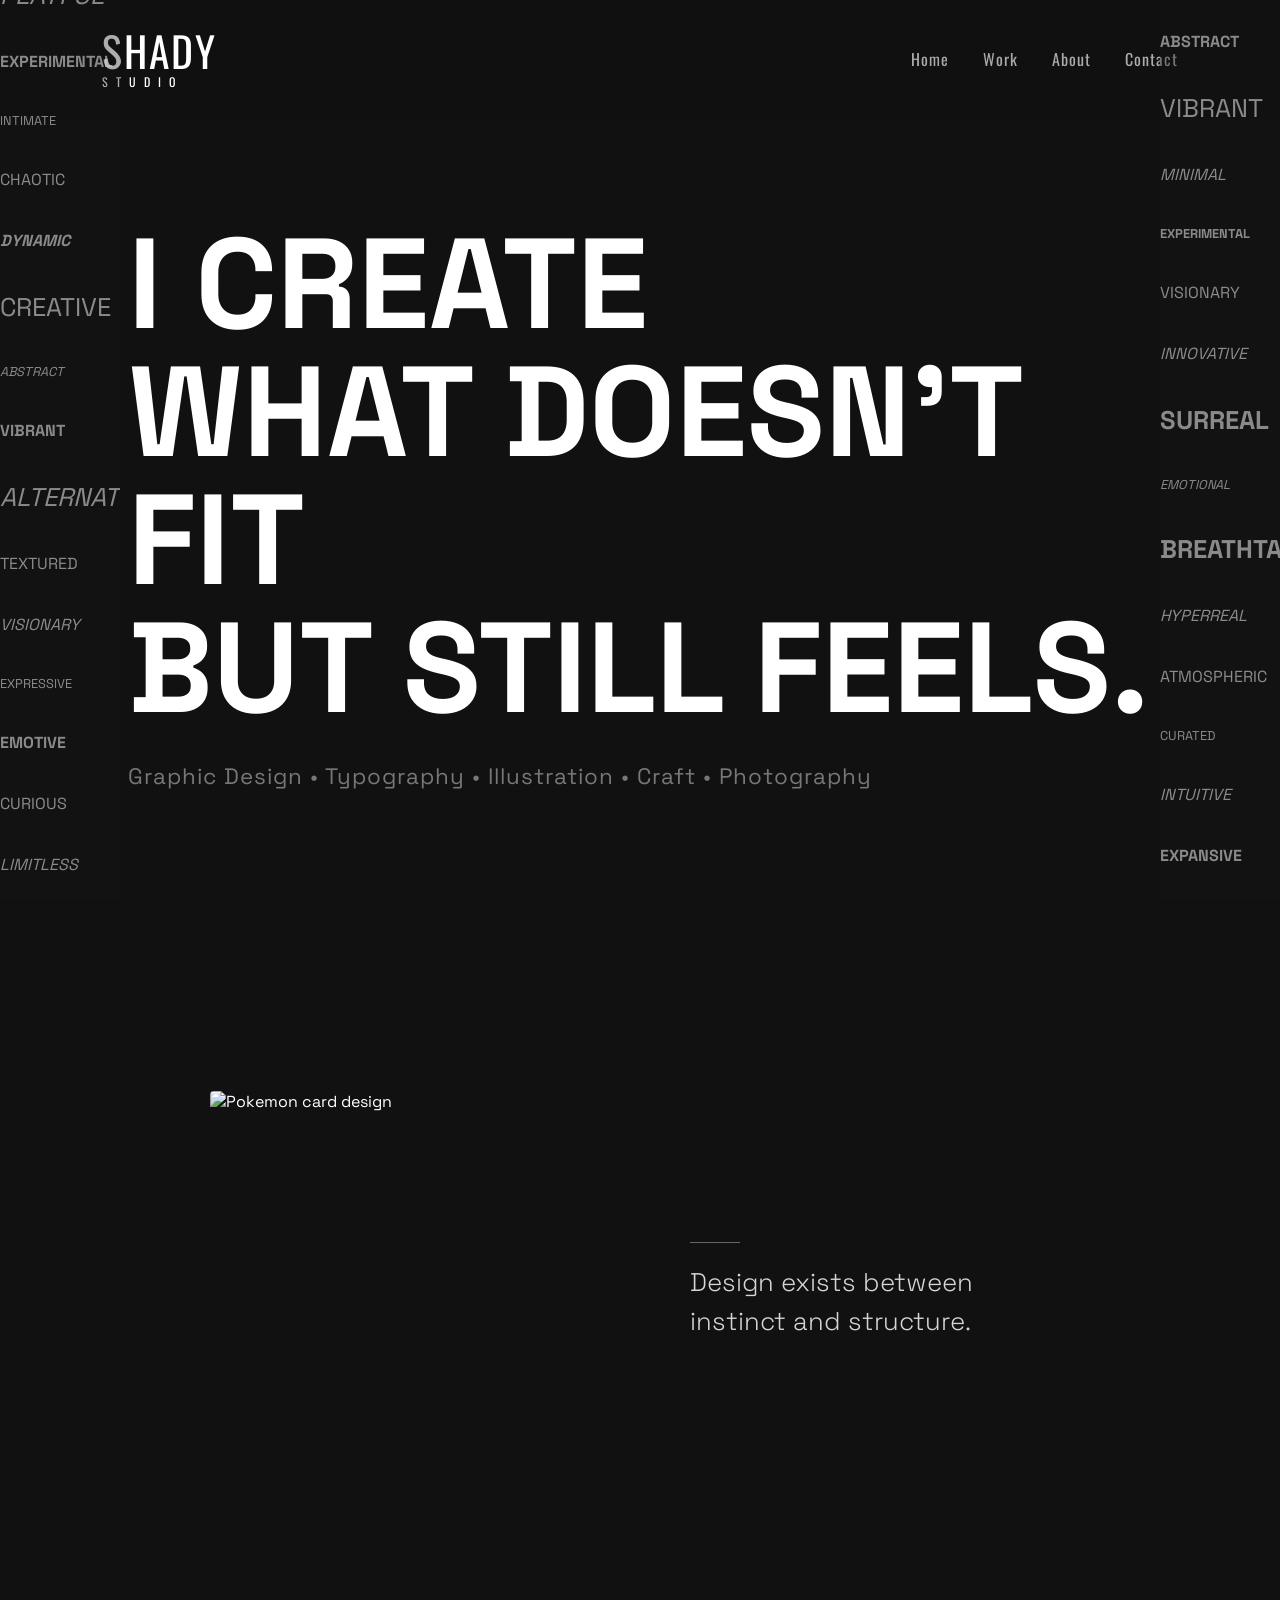
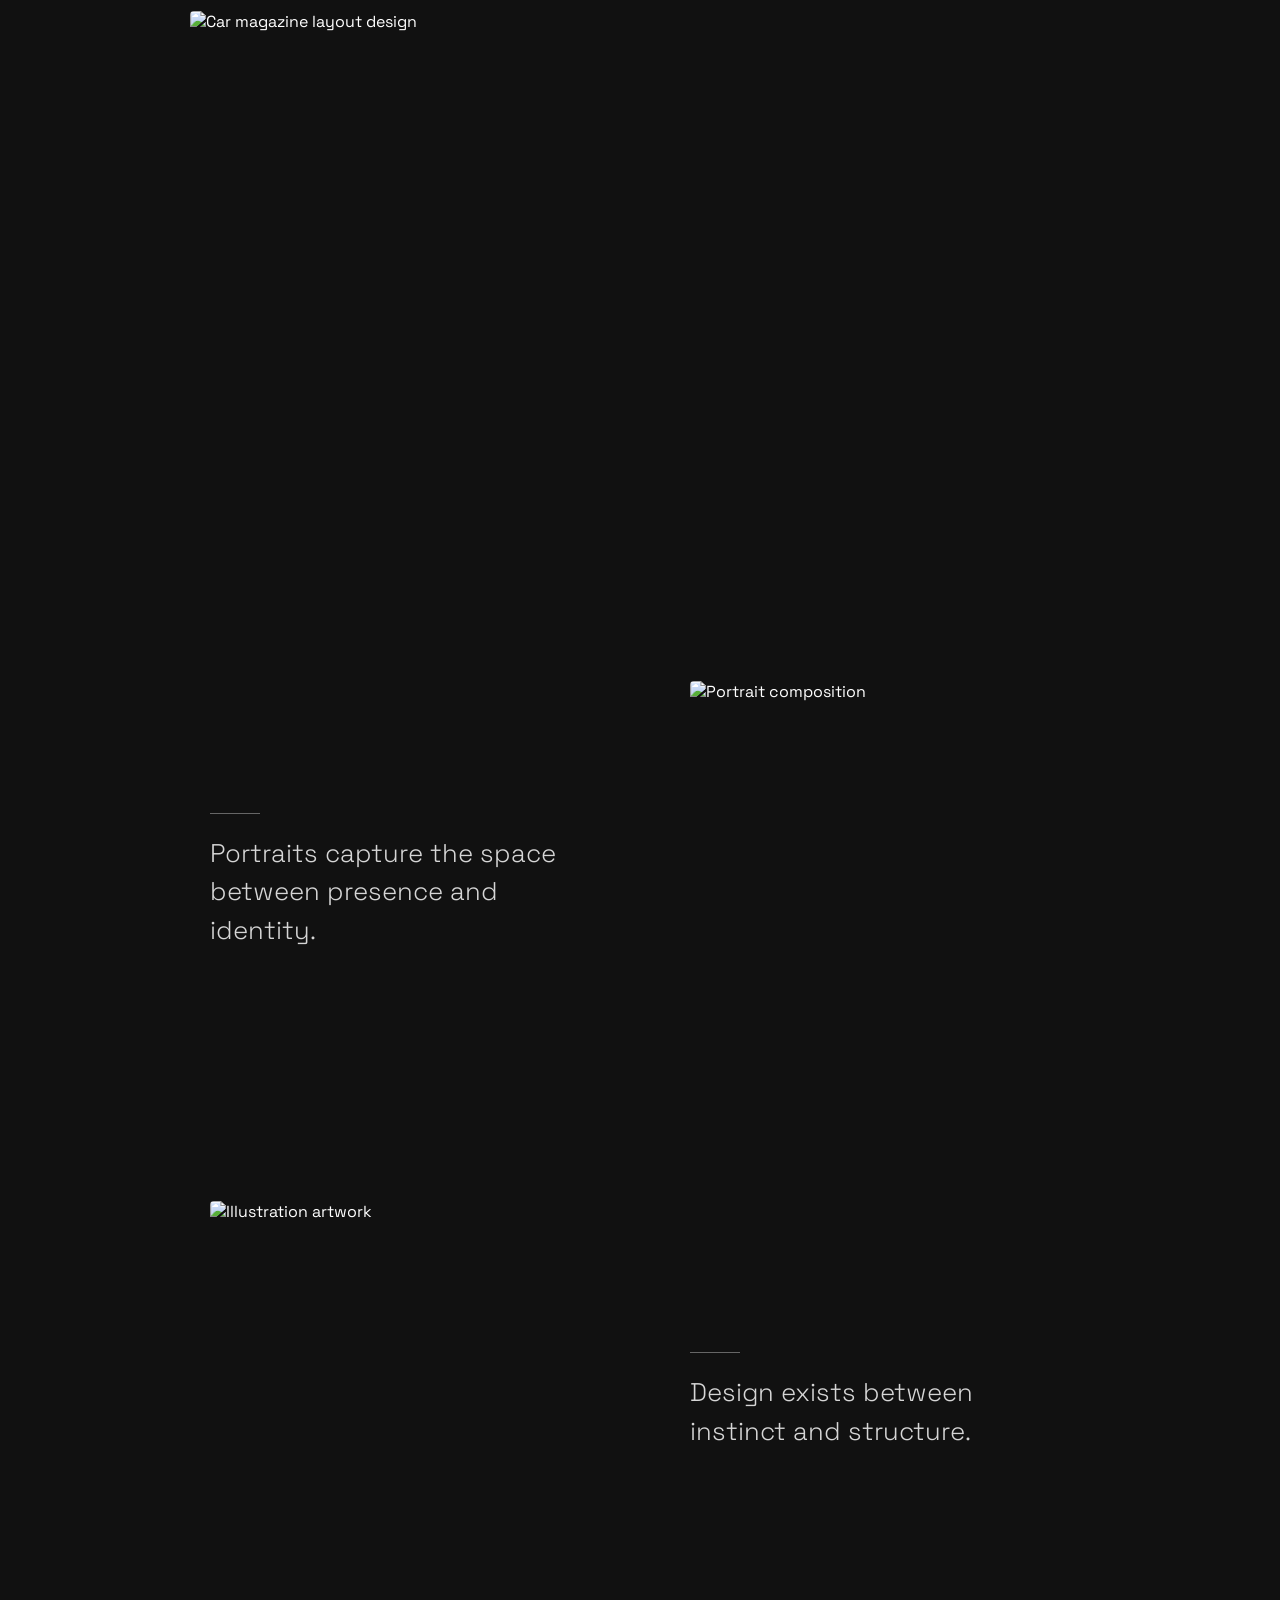
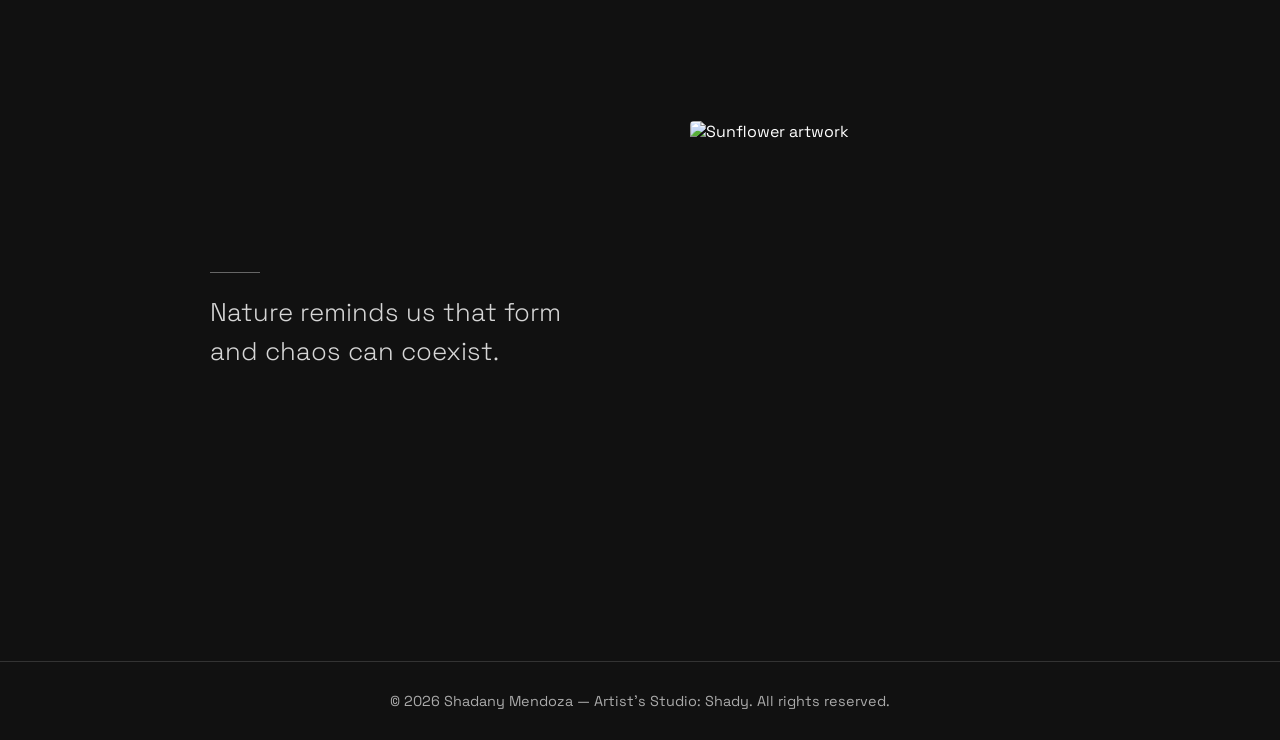
==== index.html @ a1c52c35 "Add files via upload" ====
<!DOCTYPE html>
<html lang="en">

<head>
    <meta charset="UTF-8">
    <title>Shadany Mendoza — Creative Studio</title>
    <meta name="viewport" content="width=device-width, initial-scale=1.0">

    <!-- Fonts -->
    <link href="https://fonts.googleapis.com/css2?family=Space+Grotesk:wght@400;600&family=Oswald:wght@400;600&display=swap" rel="stylesheet">

    <link rel="stylesheet" href="style.css">
    <script src="script.js" defer></script>
</head>

<body>
    
<!-- FLOATING ART WORD RECTANGLES -->
<div class="floating-art left">
  <div class="art-stream">
    <span class="slow big bold">WEIRD</span>
    <span class="medium italic">STYLISH</span>
    <span class="fast small">UNIQUE</span>
    <span class="medium">RAW</span>
    <span class="slow italic big">PLAYFUL</span>
    <span class="fast bold">EXPERIMENTAL</span>
    <span class="medium small">INTIMATE</span>
    <span class="slow">CHAOTIC</span>
    <span class="fast bold italic">DYNAMIC</span>
    <span class="medium big">CREATIVE</span>
    <span class="slow small italic">ABSTRACT</span>
    <span class="medium bold">VIBRANT</span>
    <span class="fast big italic">ALTERNATIVE</span>
    <span class="slow">TEXTURED</span>
    <span class="medium italic">VISIONARY</span>
    <span class="fast small">EXPRESSIVE</span>
    <span class="slow bold">EMOTIVE</span>
    <span class="medium">CURIOUS</span>
    <span class="fast italic">LIMITLESS</span>
    <span class="medium small">PERSONAL</span>
    <span class="slow bold">BOLD</span>
    <span class="medium italic">DISTORTED</span>
    <span class="fast small">UNPREDICTABLE</span>
    <span class="medium">INTENTIONAL</span>
  </div>
</div>

<div class="floating-art right">
  <div class="art-stream">
    <span class="medium small">DISRUPTIVE</span>
    <span class="fast bold">INSPIRING</span>
    <span class="slow italic big">BOLD</span>
    <span class="medium">TEXTURED</span>
    <span class="fast small italic">ALTERNATIVE</span>
    <span class="slow bold">ABSTRACT</span>
    <span class="medium big">VIBRANT</span>
    <span class="fast italic">MINIMAL</span>
    <span class="slow bold small">EXPERIMENTAL</span>
    <span class="medium">VISIONARY</span>
    <span class="fast italic">INNOVATIVE</span>
    <span class="slow big bold">SURREAL</span>
    <span class="medium small italic">EMOTIONAL</span>
    <span class="fast bold big">BREATHTAKING</span>
    <span class="medium italic">HYPERREAL</span>
    <span class="slow">ATMOSPHERIC</span>
    <span class="fast small">CURATED</span>
    <span class="medium italic">INTUITIVE</span>
    <span class="slow bold">EXPANSIVE</span>
    <span class="medium">POETIC</span>
    <span class="fast italic">REFINED</span>
    <span class="slow small">UNFILTERED</span>
    <span class="medium big">ICONIC</span>
    <span class="fast italic">LIMITLESS</span>
  </div>
</div>

<div class="texture"></div>
<div class="grain"></div>

<header class="header">
   <div class="logo">
    <span class="logo-main">SHADY</span>
    <span class="logo-sub">STUDIO</span>
</div>

    <nav>
        <a href="index.html">Home</a>
        <a href="work.html">Work</a>
        <a href="about.html">About</a>
        <a href="contact.html">Contact</a>
    </nav>
</header>

<section class="hero">
    <h1>
        I CREATE<br>
        WHAT DOESN'T FIT<br>
        BUT STILL FEELS.
    </h1>
    <p>Graphic Design • Typography • Illustration • Craft • Photography</p>
</section>

<section class="home-gallery">

<!-- Row 1 -->
<div class="project-row">
    <img class="home-project" src="images/Pokemoncard.png" alt="Pokemon card design">
    <div class="home-text">
        <h2>Design exists between instinct and structure.</h2>
    </div>
</div>

<!-- Featured Image -->
<img class="home-project large" src="images/Carmagazine3.jpg" alt="Car magazine layout design">

<!-- Row 2 -->
<div class="project-row reverse">
    <img class="home-project" src="images/Jose (13).jpg" alt="Portrait composition">
    <div class="home-text">
        <h2>Portraits capture the space between presence and identity.</h2>
    </div>
</div>

<!-- Row 3 -->
<div class="project-row">
    <img class="home-project" src="images/God.jpg" alt="Illustration artwork">
    <div class="home-text">
        <h2>Design exists between instinct and structure.</h2>
    </div>
</div>

<!-- Row 4 -->
<div class="project-row reverse">
    <img class="home-project" src="images/Sunflower.jpg" alt="Sunflower artwork">
    <div class="home-text">
        <h2>Nature reminds us that form and chaos can coexist.</h2>
    </div>
</div>

</section>


<footer class="site-footer">
    <p>&copy; 2026 Shadany Mendoza — Artist's Studio: Shady. All rights reserved.</p>
</footer>

</body>
</html>
---- style.css ----
/* ============================= */
/* RESET */
/* ============================= */

*{
margin:0;
padding:0;
box-sizing:border-box;
}

/* ============================= */
/* BODY */
/* ============================= */

body{
background:#111;
color:#fff;
font-family:'Space Grotesk',sans-serif;
overflow-x:hidden;
opacity:0;
animation:fadeIn 1.2s ease forwards;
transition:background .6s ease,opacity .5s ease;
}

body.fade-out{opacity:0;}

@keyframes fadeIn{
to{opacity:1;}
}

/* ============================= */
/* TEXTURE + GRAIN */
/* ============================= */

.texture{z-index:0;}
.grain{z-index:1;}

/* ============================= */
/* HEADER */
/* ============================= */

.header{
display:flex;
justify-content:space-between;
align-items:center;
padding:30px 8%;
position:fixed;
width:100%;
top:0;
left:0;
background:rgba(17,17,17,.9);
backdrop-filter:blur(8px);
z-index:20;
}

.logo{
font-family:"Oswald",sans-serif;
display:flex;
flex-direction:column;
align-items:flex-start;
line-height:1;
position:relative;
overflow:hidden;
}

/* SHADY */
.logo-main{
font-size:2.6rem;
letter-spacing:2px;
opacity:0;
transform:translateY(15px);
animation:shadyReveal .6s ease forwards;
animation-delay:.2s;   /* change this */
}

/* STUDIO */
.logo-sub{
font-size:.75rem;
letter-spacing:8px;
margin-top:4px;
opacity:0;
transform:translateY(-15px);
animation:studioReveal .7s ease forwards;
animation-delay:.6s;
}

/* Glow sweep layer */
.logo::after{
animation:logoGlow 1.4s ease forwards;
animation-delay:1.4s;
content:"";
position:absolute;
top:0;
left:-120%;
width:120%;
height:100%;

background:linear-gradient(
120deg,
transparent 0%,
rgba(255,255,255,.15) 40%,
rgba(255,255,255,.6) 50%,
rgba(255,255,255,.15) 60%,
transparent 100%
);

transform:skewX(-20deg);
animation:logoGlow 1.4s ease forwards;
animation-delay:1.1s;
}

/* SHADY reveal */
@keyframes shadyReveal{
to{
opacity:1;
transform:translateY(0);
}
}

/* STUDIO slide in */
@keyframes studioReveal{
to{
opacity:1;
transform:translateY(0);
}
}

/* Glow sweep */
@keyframes logoGlow{
0%{
left:-120%;
}
100%{
left:120%;
}
}

/* Logo reveal animation */
@keyframes logoReveal{
to{
opacity:1;
transform:translateY(0);
}
}

nav a{
margin-left:30px;
text-decoration:none;
color:#aaa;
font-family:'Oswald',sans-serif;
letter-spacing:1px;
transition:.3s ease;
}

nav a:hover,
nav a.active{color:#fff;}

nav a.active{
border-bottom:2px solid #fff;
padding-bottom:2px;
}
/* FLOATING RECTANGLES */
.floating-art {
  position: fixed; 
  top: 0;
  width: 120px;
  height: 100vh;
  background: rgba(20,20,20,0.35);
  display: flex;
  align-items: center;
  overflow: hidden;
  z-index: 50;
}

.floating-art.left { left: 0; }
.floating-art.right { right: 0; }

.art-stream {
  display: flex;
  flex-direction: column;
  gap: 40px;
  white-space: nowrap;
}

/* WORD STYLES */
.art-stream span {
  color: #ccc;
  display: inline-block;
  opacity: 0.65;
  transform: translateX(0);
}

/* Hierarchy Classes */
.big { font-size: clamp(1.4rem, 2vw, 2rem); }
.small { font-size: clamp(0.8rem, 1vw, 1rem); }
.bold { font-weight: 700; }
.italic { font-style: italic; }

/* stagger word starting positions */
.art-stream span:nth-child(1){animation-delay:-2s;}
.art-stream span:nth-child(2){animation-delay:-4s;}
.art-stream span:nth-child(3){animation-delay:-6s;}
.art-stream span:nth-child(4){animation-delay:-8s;}
.art-stream span:nth-child(5){animation-delay:-10s;}
.art-stream span:nth-child(6){animation-delay:-12s;}
.art-stream span:nth-child(7){animation-delay:-14s;}
.art-stream span:nth-child(8){animation-delay:-16s;}
.art-stream span:nth-child(9){animation-delay:-18s;}
.art-stream span:nth-child(10){animation-delay:-20s;}
.art-stream span:nth-child(11){animation-delay:-18s;}
.art-stream span:nth-child(12){animation-delay:-16s;}
.art-stream span:nth-child(13){animation-delay:-14s;}
.art-stream span:nth-child(14){animation-delay:-12s;}
.art-stream span:nth-child(15){animation-delay:-10s;}

.slow { animation-duration: 10s; }
.medium { animation-duration: 12s; }
.fast { animation-duration: 15s; }

/* Left rectangle: move words left → right */
.floating-art.left .art-stream span {
  animation-name: moveLeftRight;
  animation-timing-function: linear;
  animation-iteration-count: infinite;
}

/* Right rectangle: move words right → left */
.floating-art.right .art-stream span {
  animation-name: moveRightLeft;
  animation-timing-function: linear;
  animation-iteration-count: infinite;
}

/* KEYFRAMES */
@keyframes moveLeftRight{
  0% { transform: translateX(-40px); }
  50% { transform: translateX(20px); }
  100% { transform: translateX(60px); }
}

@keyframes moveRightLeft{
  0% { transform: translateX(40px); }
  50% { transform: translateX(-20px); }
  100% { transform: translateX(-60px); }
}

/* RESPONSIVE */
@media (max-width: 900px) {
  .floating-art { display: none; }
}

/* ============================= */
/* SHARED PAGE LAYOUT */
/* ============================= */

.page{
position:relative;
z-index:5;
padding:200px 10% 120px;
min-height:100vh;
}

.page p.reveal{margin-bottom:30px;}

/* ============================= */
/* HERO */
/* ============================= */

/* HERO SECTION */
.hero {
    padding: 220px 10% 200px; /* you already have top, sides, bottom padding */
}

.hero h1 {
    font-size: clamp(4rem, 10vw, 8rem); /* bigger heading */
    line-height: 1; /* slightly tighter line height for impact */
}

.hero p {
    margin-top: 30px;
    margin-bottom: 100px; /* more space before the first project */
    color: #777;
    font-size: 1.4rem; /* slightly bigger paragraph text */
    letter-spacing: 1px;
}



/* ============================= */
/* WORK PAGE */
/* ============================= */

.work-intro{
max-width:700px;
margin-bottom:80px;
color:#aaa;
font-size:1.2rem;
}

.work-categories{
display:flex;
flex-wrap:wrap;
gap:30px;
}

.work-categories a{
padding:15px 40px;
border:1px solid #333;
text-decoration:none;
color:#fff;
font-family:'Oswald',sans-serif;
letter-spacing:2px;
transition:.4s ease;
}

.work-categories a:hover,
.work-categories a.active{
background:#fff;
color:#000;
transform:translateY(-5px);
}

/* ============================= */
/* HOME GALLERY */
/* ============================= */

.home-gallery{
display:flex;
flex-direction:column;
gap:120px;
padding:0 10% 140px;
max-width:1400px;
margin:0 auto;
}

.project-row{
display:grid;
grid-template-columns:1fr 1fr;
gap:100px;
align-items:center;
max-width:1100px;
margin:0 auto;
}

.project-row.reverse{direction:rtl;}
.project-row.reverse *{direction:ltr;}

.project-row .home-project{
display:flex;
justify-content:flex-end;
}

.project-row.reverse .home-project{
justify-content:flex-start;
}

/* ============================= */
/* PROJECT IMAGES - LARGER SIZE */
/* ============================= */

/* Standard project images */
.home-project {
    width: 100%;
    max-width: 550px; /* increased from 420px */
    height: 400px;    /* increased from 300px */
    object-fit: cover;
    border-radius: 4px;
    transition: transform .5s ease, filter .4s ease;
}

.home-project:hover {
    transform: scale(1.05);
    filter: brightness(1.1);
}

/* Featured project */
.home-project.large {
    max-width: 900px; /* increased from 720px */
    height: 550px;    /* increased from 420px */
    display: block;
    margin: auto;
}

/* ============================= */
/* TEXT BLOCK */
/* ============================= */

.home-text{
max-width:380px;
}

.home-text h2{
font-size:clamp(1.5rem,2vw,2rem);
font-weight:300;
line-height:1.5;
color:#d6d6d6;
}

.home-text::before{
content:"";
display:block;
width:50px;
height:1px;
background:#666;
margin-bottom:20px;
}

/* ============================= */
/* WORK PROJECT GRID */
/* ============================= */

.project{
display:grid;
grid-template-columns:repeat(auto-fit,minmax(280px,1fr));
gap:20px;
margin-top:80px;
}

.project img{
width:100%;
height:350px;
object-fit:cover;
border-radius:4px;
transition:transform .5s ease,filter .4s ease;
}

.project img:hover{
transform:scale(1.05);
filter:brightness(1.1);
}

.project.hide{display:none;}

/* ============================= */
/* PROJECT INFO */
/* ============================= */

.project-info{
grid-column:span 2;
margin-top:20px;
}

.project-info h2{font-size:2rem;}

.project-info span{
font-size:.9rem;
color:#bbb;
}

/* ============================= */
/* REVEAL ANIMATION */
/* ============================= */

.reveal{
opacity:0;
transform:translateY(60px);
transition:.8s ease;
}

.reveal.active{
opacity:1;
transform:translateY(0);
}

/* ============================= */
/* ABOUT PAGE */
/* ============================= */

.about-link{
display:inline-block;
margin-top:25px;
padding:12px 28px;
border:1px solid #444;
text-decoration:none;
color:#fff;
font-family:'Oswald',sans-serif;
letter-spacing:1px;
transition:.4s ease;
}

.about-link:hover{
background:#fff;
color:#000;
transform:translateY(-3px);
}

/* ABOUT CONTAINER */
.about-container {
  max-width: 1200px;
  margin: 0 auto;
  padding-top: 50px;
  display: flex;
  flex-direction: column;
  gap: 80px; /* space between top and bottom sections */
}

/* ================= TOP ROW ================= */
.about-top {
  display: flex;
  gap: 40px;
  align-items: flex-start;
}

.about-portrait img {
  width: 200px;
  height: auto;
  border-radius: 6px;
  box-shadow: 0 10px 40px rgba(0,0,0,.5);
}

.about-text-top {
  max-width: 600px;
}

.about-text-top p {
  color: #aaa;
  margin-bottom: 20px;
  line-height: 1.6;
}

/* ================= BOTTOM ROW ================= */
.about-bottom {
  display: flex;
  gap: 40px;
  align-items: flex-start;
}

.about-text-bottom {
  max-width: 400px;
}

.about-text-bottom p {
  color: #aaa;
  margin-bottom: 20px;
  line-height: 1.6;
}

.about-link {
  display: inline-block;
  margin-top: 15px;
  padding: 12px 28px;
  border: 1px solid #444;
  text-decoration: none;
  color: #fff;
  font-family: 'Oswald', sans-serif;
  letter-spacing: 1px;
  transition: .4s ease;
}

.about-link:hover {
  background: #fff;
  color: #000;
  transform: translateY(-3px);
}

.about-image img {
  max-width: 600px;
  width: 100%;
  height: auto;
  border-radius: 6px;
  box-shadow: 0 20px 60px rgba(0,0,0,.5);
  filter: grayscale(100%);
  transition: .6s ease;
}

.about-image img:hover {
  filter: grayscale(0);
}

/* ================= RESPONSIVE ================= */
@media (max-width: 900px) {
  .about-top,
  .about-bottom {
    flex-direction: column;
    align-items: center;
    gap: 30px;
  }

  .about-text-top,
  .about-text-bottom {
    max-width: 100%;
    text-align: center;
  }

  .about-portrait img,
  .about-image img {
    max-width: 100%;
  }
}

/* ============================= */
/* CONTACT PAGE */
/* ============================= */

/* ============================= */
/* ABSTRACT CONTACT BACKGROUND */
/* ============================= */

.art-corner {
  position: fixed;
  top: 0;
  left: 0;
  width: 100%;
  height: 100%;
  z-index: 0;  /* make sure it's behind content but above background textures if needed */
  pointer-events: none;
  overflow: hidden;
  background: radial-gradient(circle at 70% 70%, rgba(255,255,255,0.06), rgba(255,255,255,0.03) 25%, rgba(0,0,0,0) 60%);
}

#particleCanvas {
  position: absolute;
  top: 0;
  left: 0;
  width: 100%;
  height: 100%;
}

/* particle canvas fills the .art-corner */
#particleCanvas {
  position: absolute;
  width: 100%;
  height: 100%;
  top: 0;
  left: 0;
}

/* hide on mobile */
@media (max-width:900px){
  .art-corner{display:none;}
}



.contact-icons{
display:flex;
flex-direction:column;
gap:35px;
margin-top:60px;
}

.contact-item{
display:flex;
align-items:center;
gap:15px;
cursor:pointer;
position:relative;
}

.contact-item i{
font-size:2rem;
transition:transform .3s ease;
}

.contact-item i:hover{transform:scale(1.2);}

.contact-info{
position:absolute;
left:60px;
opacity:0;
transform:translateX(-20px);
transition:.4s ease;
color:#ff4d4d;
font-size:1.2rem;
text-decoration:none;
white-space:nowrap;
}

.contact-item:hover .contact-info{
opacity:1;
transform:translateX(0);
}

/* ============================= */
/* MODAL */
/* ============================= */

.project img{
cursor:pointer;
}

/* ============================= */
/* LIGHTBOX */
/* ============================= */

.lightbox{
display:none;
position:fixed;
inset:0;
background:rgba(0,0,0,.95);
backdrop-filter:blur(5px);
justify-content:center;
align-items:center;
flex-direction:column;
z-index:1000;
}

.lightbox.active{
display:flex;
}

.lightbox-img{
max-width:90%;
max-height:80%;
animation:zoomIn .4s ease;
}

.lightbox-caption{
margin-top:20px;
text-align:center;
max-width:600px;
}

.lightbox-caption h2{
font-size:1.5rem;
margin-bottom:10px;
}

.lightbox-caption p{
color:#aaa;
}

.lightbox-close{
position:absolute;
top:30px;
right:40px;
font-size:2rem;
cursor:pointer;
}

.lightbox-prev,
.lightbox-next{
position:absolute;
top:50%;
transform:translateY(-50%);
font-size:2rem;
cursor:pointer;
padding:20px;
}

.lightbox-prev{left:20px;}
.lightbox-next{right:20px;}

@keyframes zoomIn{
from{transform:scale(.8);opacity:0;}
to{transform:scale(1);opacity:1;}
}

/* ============================= */
/* FOOTER */
/* ============================= */

.site-footer{
text-align:center;
padding:30px 10%;
background:#111;
color:#aaa;
font-size:.9rem;
border-top:1px solid #333;
position:relative;
z-index:5;
}
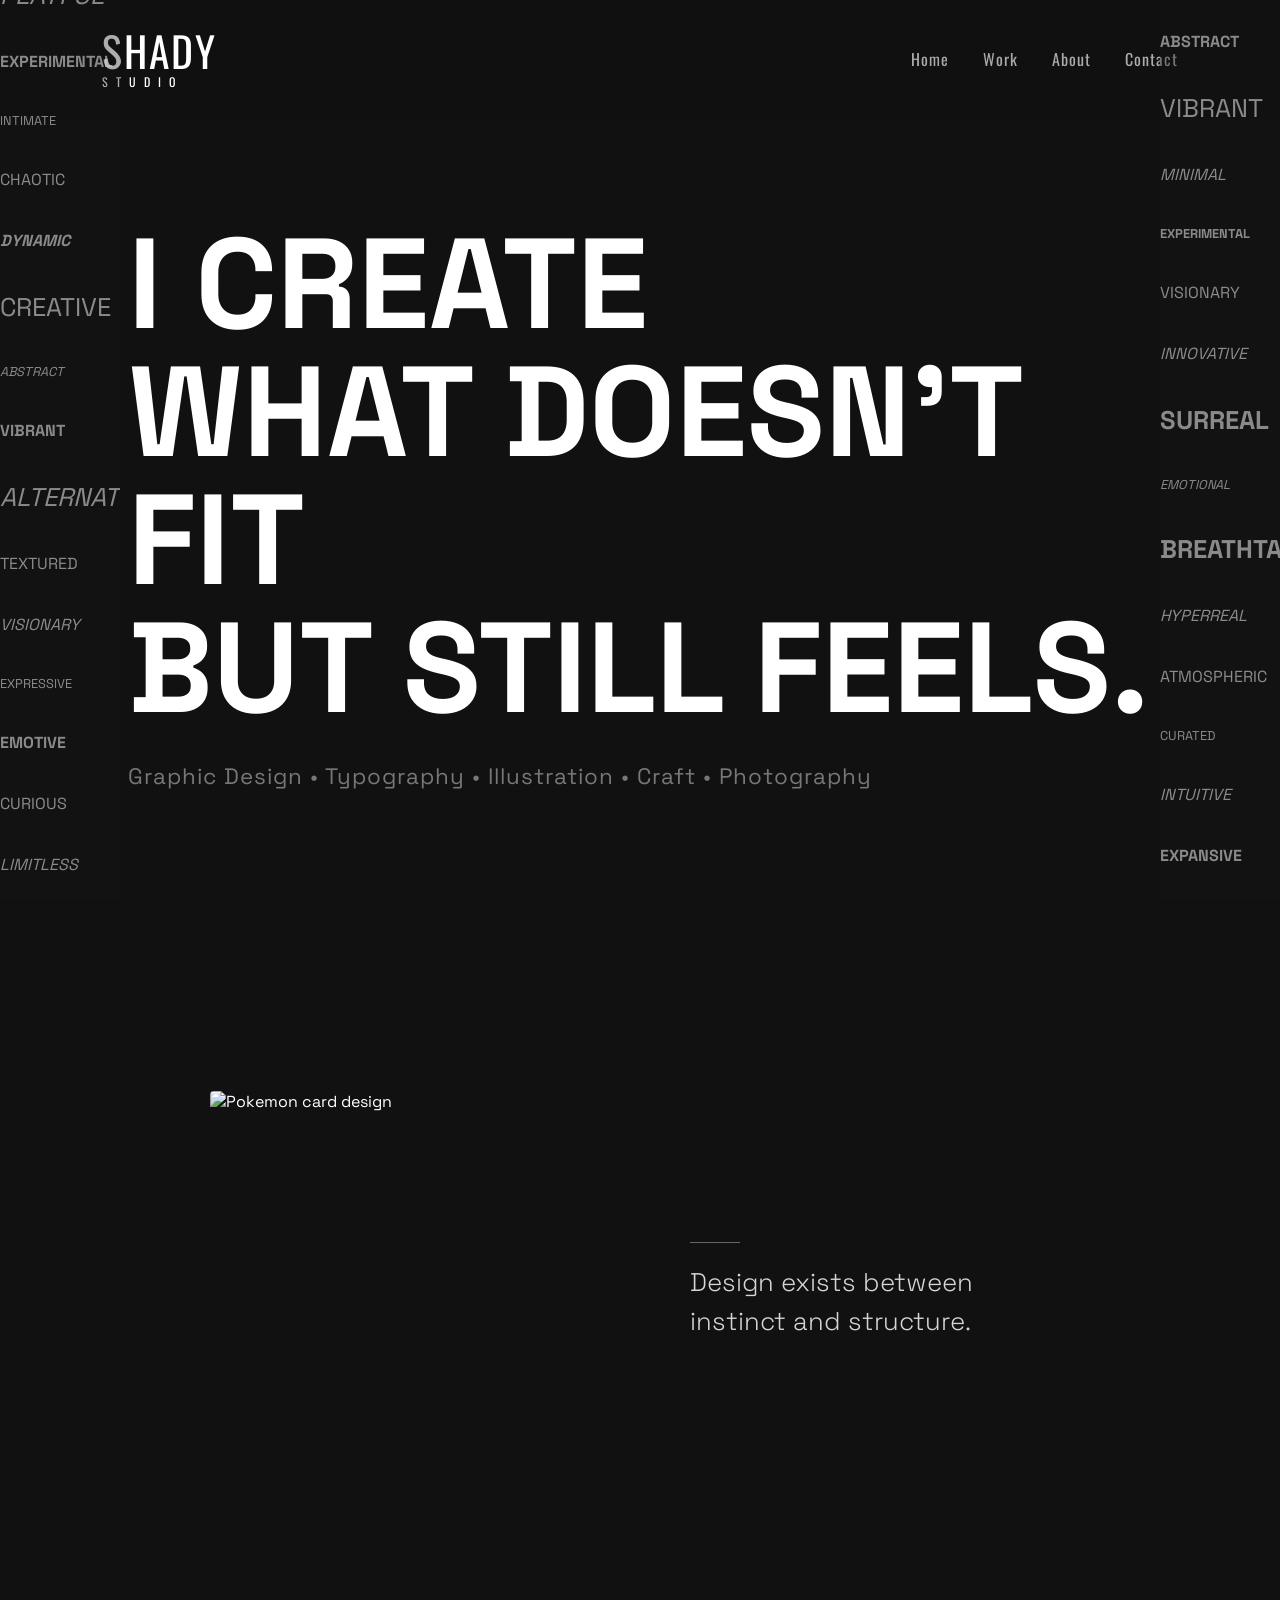
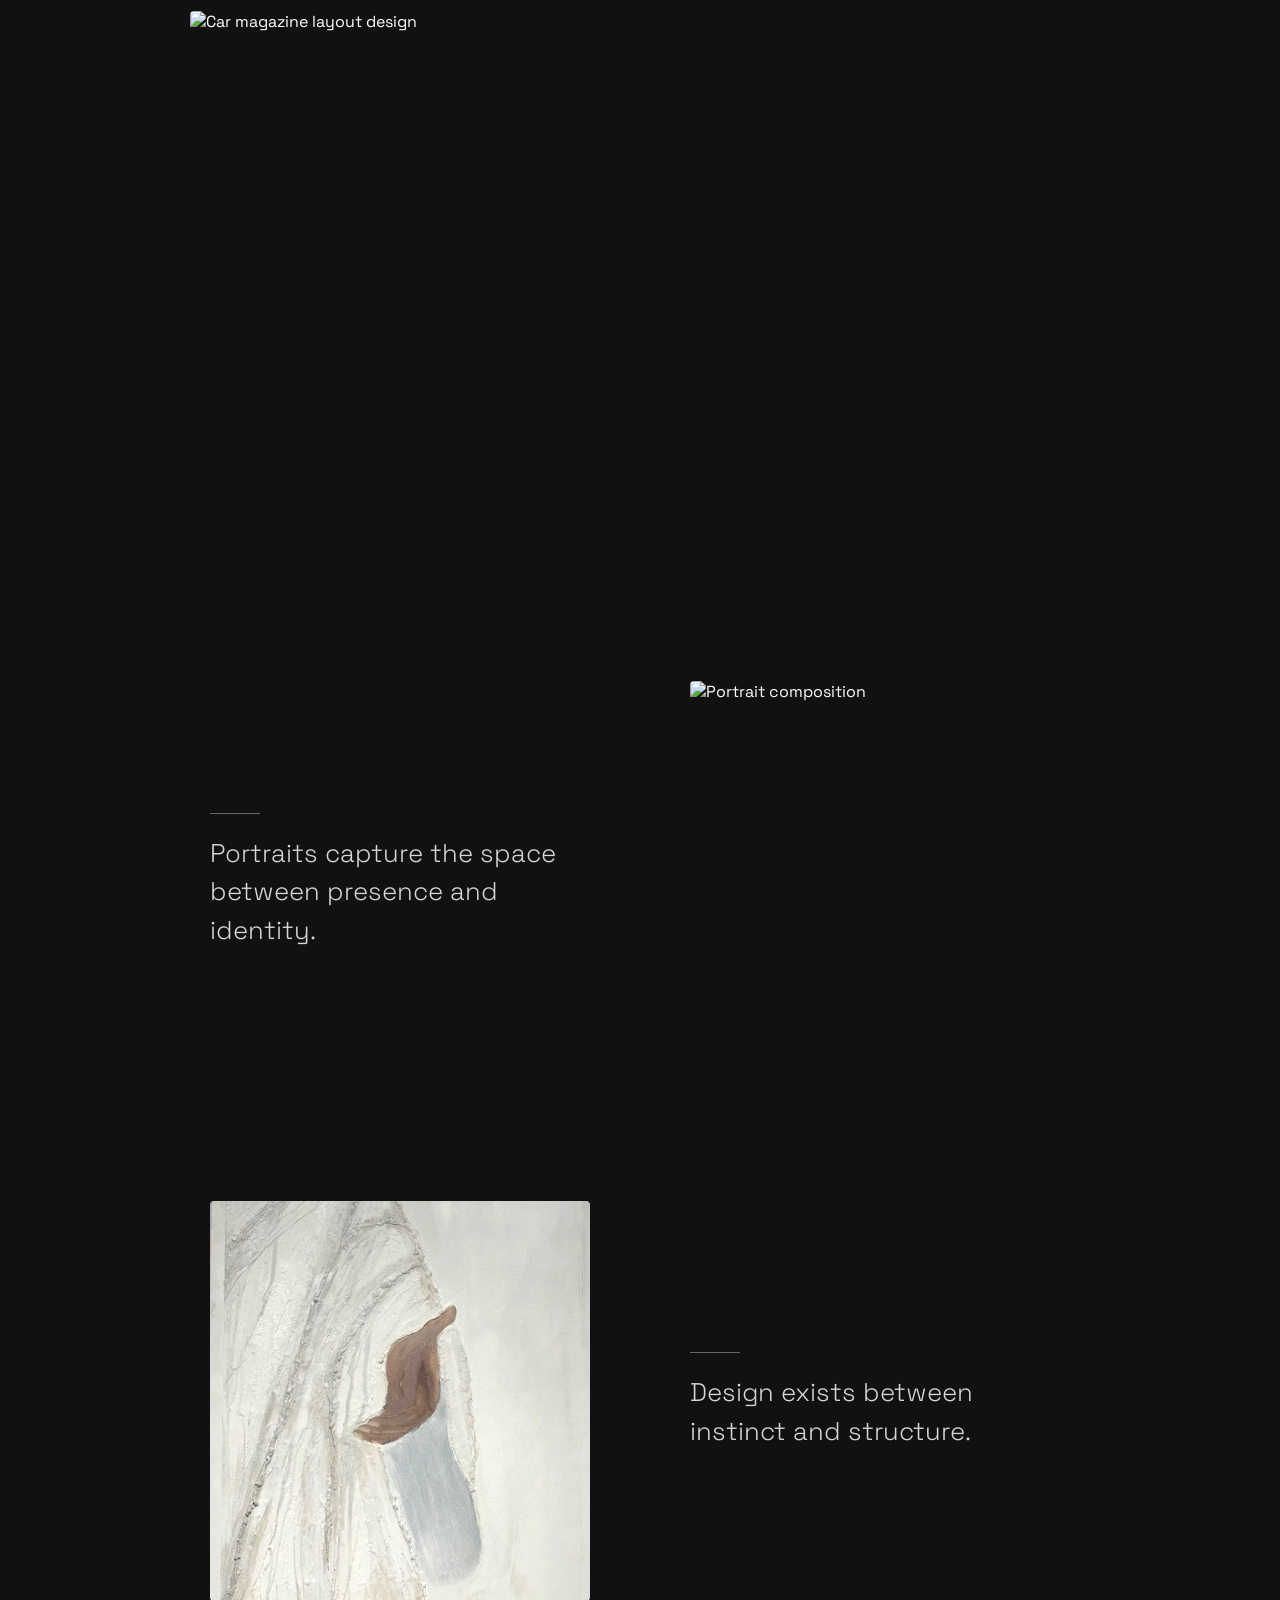
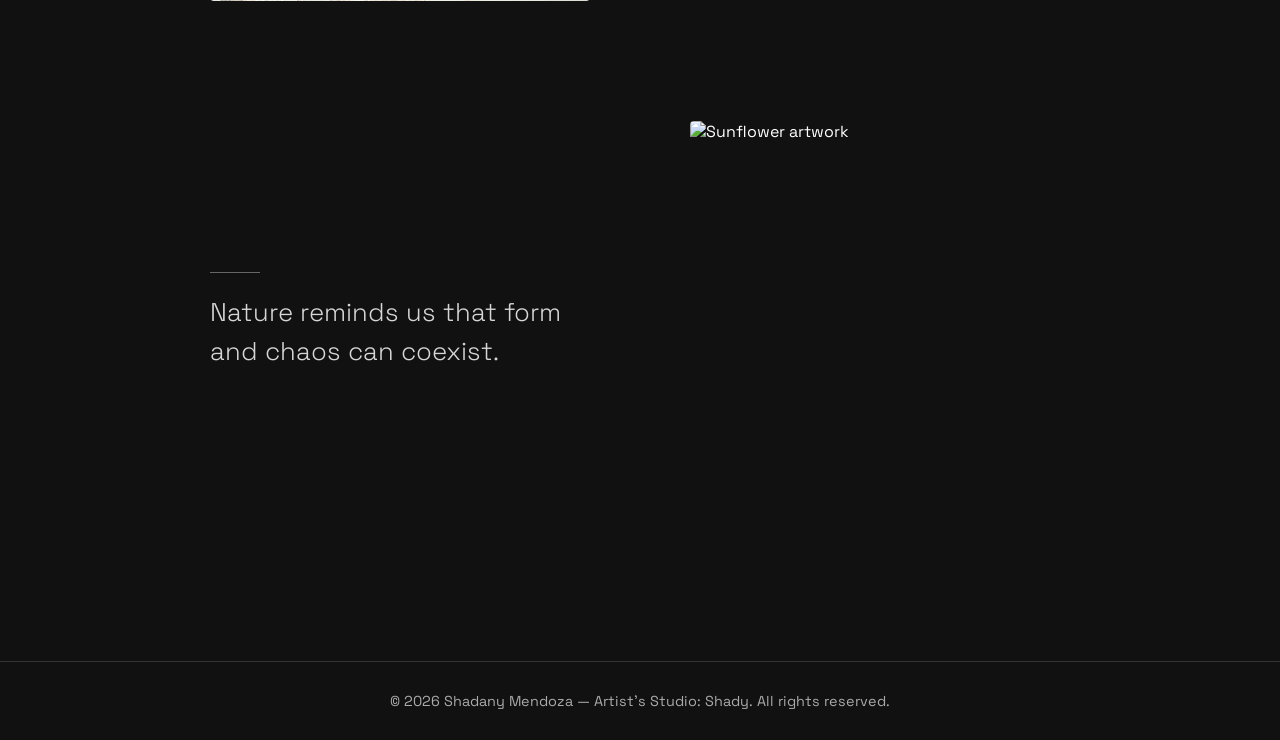
==== commit 15f52c87: "Swap images" ====
--- a/index.html
+++ b/index.html
@@ -6,16 +6,14 @@
     <title>Shadany Mendoza — Creative Studio</title>
     <meta name="viewport" content="width=device-width, initial-scale=1.0">
 
-    <!-- Fonts -->
     <link href="https://fonts.googleapis.com/css2?family=Space+Grotesk:wght@400;600&family=Oswald:wght@400;600&display=swap" rel="stylesheet">
 
-    <link rel="stylesheet" href="style.css">
-    <script src="script.js" defer></script>
+    <link rel="stylesheet" href="assets/css/style.css">
+    <script src="assets/js/script.js" defer></script>
 </head>
 
 <body>
     
-<!-- FLOATING ART WORD RECTANGLES -->
 <div class="floating-art left">
   <div class="art-stream">
     <span class="slow big bold">WEIRD</span>
@@ -102,36 +100,31 @@
 
 <section class="home-gallery">
 
-<!-- Row 1 -->
 <div class="project-row">
-    <img class="home-project" src="images/Pokemoncard.png" alt="Pokemon card design">
+    <img id="home-sketch-img" class="home-project" src="assets/images/Pokemoncard.png" alt="Pokemon card design">
     <div class="home-text">
         <h2>Design exists between instinct and structure.</h2>
     </div>
 </div>
 
-<!-- Featured Image -->
-<img class="home-project large" src="images/Carmagazine3.jpg" alt="Car magazine layout design">
+<img id="home-project-img" class="home-project large" src="assets/images/Carmagazine3.JPG" alt="Car magazine layout design">
 
-<!-- Row 2 -->
 <div class="project-row reverse">
-    <img class="home-project" src="images/Jose (13).jpg" alt="Portrait composition">
+    <img class="home-project" src="assets/images/Jose (13).jpg" alt="Portrait composition">
     <div class="home-text">
         <h2>Portraits capture the space between presence and identity.</h2>
     </div>
 </div>
 
-<!-- Row 3 -->
 <div class="project-row">
-    <img class="home-project" src="images/God.jpg" alt="Illustration artwork">
+    <img class="home-project" src="assets/images/God.jpg" alt="Illustration artwork">
     <div class="home-text">
         <h2>Design exists between instinct and structure.</h2>
     </div>
 </div>
 
-<!-- Row 4 -->
 <div class="project-row reverse">
-    <img class="home-project" src="images/Sunflower.jpg" alt="Sunflower artwork">
+    <img class="home-project" src="assets/images/Sunflower.jpg" alt="Sunflower artwork">
     <div class="home-text">
         <h2>Nature reminds us that form and chaos can coexist.</h2>
     </div>
@@ -139,7 +132,6 @@
 
 </section>
 
-
 <footer class="site-footer">
     <p>&copy; 2026 Shadany Mendoza — Artist's Studio: Shady. All rights reserved.</p>
 </footer>
--- a/assets/css/style.css
+++ b/assets/css/style.css
@@ -0,0 +1,1240 @@
+/* ============================= */
+/* RESET */
+/* ============================= */
+
+*{
+margin:0;
+padding:0;
+box-sizing:border-box;
+}
+
+/* ============================= */
+/* BODY */
+/* ============================= */
+
+body{
+background:#111;
+color:#fff;
+font-family:'Space Grotesk',sans-serif;
+overflow-x:hidden;
+opacity:0;
+animation:fadeIn 1.2s ease forwards;
+transition:background .6s ease,opacity .5s ease;
+}
+
+body.fade-out{opacity:0;}
+
+@keyframes fadeIn{
+to{opacity:1;}
+}
+
+/* ============================= */
+/* TEXTURE + GRAIN */
+/* ============================= */
+
+.texture{z-index:0;}
+.grain{z-index:1;}
+
+/* ============================= */
+/* HEADER */
+/* ============================= */
+
+body.lightbox-open .header{
+display:none;
+}
+
+.header{
+display:flex;
+justify-content:space-between;
+align-items:center;
+padding:30px 8%;
+position:fixed;
+width:100%;
+top:0;
+left:0;
+background:rgba(17,17,17,.9);
+backdrop-filter:blur(8px);
+z-index:20;
+}
+
+.logo{
+font-family:"Oswald",sans-serif;
+display:flex;
+flex-direction:column;
+align-items:flex-start;
+line-height:1;
+position:relative;
+overflow:hidden;
+}
+
+/* SHADY */
+.logo-main{
+font-size:2.6rem;
+letter-spacing:2px;
+opacity:0;
+transform:translateY(15px);
+animation:shadyReveal .6s ease forwards;
+animation-delay:.2s;   /* change this */
+}
+
+/* STUDIO */
+.logo-sub{
+font-size:.75rem;
+letter-spacing:8px;
+margin-top:4px;
+opacity:0;
+transform:translateY(-15px);
+animation:studioReveal .7s ease forwards;
+animation-delay:.6s;
+}
+
+/* Glow sweep layer */
+.logo::after{
+animation:logoGlow 1.4s ease forwards;
+animation-delay:1.4s;
+content:"";
+position:absolute;
+top:0;
+left:-120%;
+width:120%;
+height:100%;
+
+background:linear-gradient(
+120deg,
+transparent 0%,
+rgba(255,255,255,.15) 40%,
+rgba(255,255,255,.6) 50%,
+rgba(255,255,255,.15) 60%,
+transparent 100%
+);
+
+transform:skewX(-20deg);
+animation:logoGlow 1.4s ease forwards;
+animation-delay:1.1s;
+}
+
+/* SHADY reveal */
+@keyframes shadyReveal{
+to{
+opacity:1;
+transform:translateY(0);
+}
+}
+
+/* STUDIO slide in */
+@keyframes studioReveal{
+to{
+opacity:1;
+transform:translateY(0);
+}
+}
+
+/* Glow sweep */
+@keyframes logoGlow{
+0%{
+left:-120%;
+}
+100%{
+left:120%;
+}
+}
+
+/* Logo reveal animation */
+@keyframes logoReveal{
+to{
+opacity:1;
+transform:translateY(0);
+}
+}
+
+nav a{
+margin-left:30px;
+text-decoration:none;
+color:#aaa;
+font-family:'Oswald',sans-serif;
+letter-spacing:1px;
+transition:.3s ease;
+}
+
+nav a:hover,
+nav a.active{color:#fff;}
+
+nav a.active{
+border-bottom:2px solid #fff;
+padding-bottom:2px;
+}
+/* FLOATING RECTANGLES */
+.floating-art {
+  position: fixed; 
+  top: 0;
+  width: 120px;
+  height: 100vh;
+  background: rgba(20,20,20,0.35);
+  display: flex;
+  align-items: center;
+  overflow: hidden;
+  z-index: 50;
+}
+
+.floating-art.left { left: 0; }
+.floating-art.right { right: 0; }
+
+.art-stream {
+  display: flex;
+  flex-direction: column;
+  gap: 40px;
+  white-space: nowrap;
+}
+
+/* WORD STYLES */
+.art-stream span {
+  color: #ccc;
+  display: inline-block;
+  opacity: 0.65;
+  transform: translateX(0);
+}
+
+/* Hierarchy Classes */
+.big { font-size: clamp(1.4rem, 2vw, 2rem); }
+.small { font-size: clamp(0.8rem, 1vw, 1rem); }
+.bold { font-weight: 700; }
+.italic { font-style: italic; }
+
+/* stagger word starting positions */
+.art-stream span:nth-child(1){animation-delay:-2s;}
+.art-stream span:nth-child(2){animation-delay:-4s;}
+.art-stream span:nth-child(3){animation-delay:-6s;}
+.art-stream span:nth-child(4){animation-delay:-8s;}
+.art-stream span:nth-child(5){animation-delay:-10s;}
+.art-stream span:nth-child(6){animation-delay:-12s;}
+.art-stream span:nth-child(7){animation-delay:-14s;}
+.art-stream span:nth-child(8){animation-delay:-16s;}
+.art-stream span:nth-child(9){animation-delay:-18s;}
+.art-stream span:nth-child(10){animation-delay:-20s;}
+.art-stream span:nth-child(11){animation-delay:-18s;}
+.art-stream span:nth-child(12){animation-delay:-16s;}
+.art-stream span:nth-child(13){animation-delay:-14s;}
+.art-stream span:nth-child(14){animation-delay:-12s;}
+.art-stream span:nth-child(15){animation-delay:-10s;}
+
+.slow { animation-duration: 10s; }
+.medium { animation-duration: 12s; }
+.fast { animation-duration: 15s; }
+
+/* Left rectangle: move words left → right */
+.floating-art.left .art-stream span {
+  animation-name: moveLeftRight;
+  animation-timing-function: linear;
+  animation-iteration-count: infinite;
+}
+
+/* Right rectangle: move words right → left */
+.floating-art.right .art-stream span {
+  animation-name: moveRightLeft;
+  animation-timing-function: linear;
+  animation-iteration-count: infinite;
+}
+
+/* KEYFRAMES */
+@keyframes moveLeftRight{
+  0% { transform: translateX(-40px); }
+  50% { transform: translateX(20px); }
+  100% { transform: translateX(60px); }
+}
+
+@keyframes moveRightLeft{
+  0% { transform: translateX(40px); }
+  50% { transform: translateX(-20px); }
+  100% { transform: translateX(-60px); }
+}
+
+/* RESPONSIVE */
+@media (max-width: 900px) {
+  .floating-art { display: none; }
+}
+
+/* ============================= */
+/* MOBILE RESPONSIVE STYLES */
+/* ============================= */
+
+@media (max-width: 768px) {
+  /* Header adjustments */
+  .header {
+    padding: 15px 5%;
+    flex-wrap: wrap;
+  }
+
+  .logo-main {
+    font-size: 1.8rem;
+  }
+
+  .logo-sub {
+    font-size: 0.65rem;
+    letter-spacing: 4px;
+  }
+
+  nav {
+    width: 100%;
+    margin-top: 10px;
+    display: flex;
+    justify-content: space-around;
+    flex-wrap: wrap;
+  }
+
+  nav a {
+margin-left:0;
+margin:8px 12px;
+font-size:1.2rem;
+padding:8px 10px;
+}
+
+  /* Page padding */
+  .page {
+    padding: 120px 5% 80px;
+  }
+
+  .section-title {
+    font-size: clamp(2rem, 6vw, 3rem);
+  }
+
+  /* Hero section */
+  .hero {
+    padding: 140px 5% 100px;
+  }
+
+  .hero h1 {
+    font-size: clamp(2rem, 8vw, 4rem);
+  }
+
+  .hero p {
+    font-size: 1rem;
+    margin-bottom: 60px;
+  }
+
+  /* Home gallery */
+  .home-gallery {
+    padding: 0 5% 80px;
+    gap: 60px;
+  }
+
+  .project-row {
+    grid-template-columns: 1fr;
+    gap: 30px;
+  }
+
+  .project-row.reverse {
+    direction: ltr;
+  }
+
+  .project-row {
+    display: flex !important;
+    flex-direction: column !important;
+    gap: 30px;
+  }
+
+  .project-row .home-project,
+  .project-row.reverse .home-project {
+    width: 100% !important;
+    max-width: 100% !important;
+    height: auto !important;
+    object-fit: cover !important;
+    display: block !important;
+    margin: 0 auto;
+  }
+
+  .home-project {
+    width: 100% !important;
+    max-width: 100% !important;
+    height: auto !important;
+    object-fit: cover !important;
+    display: block !important;
+  }
+
+  .home-project.large {
+    width: 100% !important;
+    max-width: 100% !important;
+    height: auto !important;
+    object-fit: cover !important;
+    display: block !important;
+  }
+
+  .home-text {
+    max-width: 100%;
+    text-align: center;
+    order: 2;
+  }
+
+  .project-row .home-project {
+    order: 1;
+  }
+
+  .home-text::before {
+    margin: 0 auto 20px;
+  }
+
+  /* Work page */
+  .work-intro {
+    font-size: 1rem;
+    margin-bottom: 30px;
+  }
+
+  /* Hide button categories on mobile */
+  .work-categories {
+    display: none !important;
+  }
+
+  /* Mobile dropdown filter */
+  .mobile-filter {
+    display: block !important;
+    opacity: 1 !important;
+    transform: none !important;
+    width: 100%;
+    max-width: 100%;
+    padding: 14px 20px;
+    margin: 0 auto 30px;
+    background: transparent;
+    border: 1.5px solid #333;
+    border-radius: 4px;
+    color: #fff;
+    font-family: 'Oswald', sans-serif;
+    font-size: 0.9rem;
+    letter-spacing: 1px;
+    cursor: pointer;
+    appearance: none;
+    -webkit-appearance: none;
+    -moz-appearance: none;
+    background-image: url("data:image/svg+xml,%3Csvg xmlns='http://www.w3.org/2000/svg' width='12' height='12' viewBox='0 0 12 12'%3E%3Cpath fill='%23fff' d='M6 9L1 4h10z'/%3E%3C/svg%3E");
+    background-repeat: no-repeat;
+    background-position: right 20px center;
+    background-size: 12px;
+    padding-right: 45px;
+    transition: all 0.3s ease;
+  }
+
+  .mobile-filter:focus {
+    outline: none;
+    border-color: #666;
+  }
+
+  .mobile-filter option {
+    background: #111;
+    color: #fff;
+    padding: 10px;
+  }
+
+  .project {
+    grid-template-columns: 1fr;
+    gap: 15px;
+  }
+
+  .project img {
+    height: 250px;
+  }
+
+  /* About page */
+  .about-container {
+    padding-top: 30px;
+    gap: 40px;
+  }
+
+  .about-portrait img {
+    width: 150px;
+  }
+
+  .about-image img {
+    max-width: 100%;
+  }
+
+  /* Lightbox */
+  .lightbox-img {
+    max-width: 95%;
+    max-height: 70%;
+  }
+
+  .lightbox-close {
+    top: 15px;
+    right: 20px;
+    font-size: 1.5rem;
+  }
+
+  .lightbox-prev,
+  .lightbox-next {
+    font-size: 1.5rem;
+    padding: 15px;
+  }
+
+  .lightbox-prev {
+    left: 10px;
+  }
+
+  .lightbox-next {
+    right: 10px;
+  }
+
+  /* Footer */
+  .site-footer {
+    padding: 20px 5%;
+    font-size: 0.8rem;
+  }
+}
+
+@media (max-width: 480px) {
+  .header {
+    padding: 12px 4%;
+  }
+
+  .logo-main {
+    font-size: 1.5rem;
+  }
+
+  .logo-sub {
+    font-size: 0.55rem;
+    letter-spacing: 3px;
+  }
+
+  nav a {
+    font-size: 0.8rem;
+    margin: 3px;
+  }
+
+  .hero {
+    padding: 120px 4% 80px;
+  }
+
+  .hero h1 {
+    font-size: clamp(1.8rem, 10vw, 3rem);
+  }
+
+  .hero p {
+    font-size: 0.9rem;
+  }
+
+  .home-gallery {
+    padding: 0 4% 60px;
+    gap: 40px;
+  }
+
+  .project-row {
+    gap: 20px;
+  }
+
+  .home-project {
+    width: 100% !important;
+    max-width: 100% !important;
+    height: auto !important;
+    object-fit: cover !important;
+    display: block !important;
+  }
+
+  .home-project.large {
+    width: 100% !important;
+    max-width: 100% !important;
+    height: auto !important;
+    object-fit: cover !important;
+    display: block !important;
+  }
+
+  .work-intro {
+    font-size: 0.9rem;
+    margin-bottom: 25px;
+  }
+
+  .mobile-filter {
+    padding: 12px 18px;
+    font-size: 0.85rem;
+    padding-right: 40px;
+    background-position: right 18px center;
+  }
+
+  .project img {
+    height: 200px;
+  }
+
+  .page {
+    padding: 100px 4% 60px;
+  }
+
+  .about-portrait img {
+    width: 120px;
+  }
+}
+
+/* ============================= */
+/* SHARED PAGE LAYOUT */
+/* ============================= */
+
+.page{
+position:relative;
+z-index:5;
+padding:200px 10% 120px;
+min-height:100vh;
+}
+
+.page p.reveal{margin-bottom:30px;}
+
+/* ============================= */
+/* HERO */
+/* ============================= */
+
+/* HERO SECTION */
+.hero {
+    padding: 220px 10% 200px; /* you already have top, sides, bottom padding */
+}
+
+.hero h1 {
+    font-size: clamp(4rem, 10vw, 8rem); /* bigger heading */
+    line-height: 1; /* slightly tighter line height for impact */
+}
+
+.hero p {
+    margin-top: 30px;
+    margin-bottom: 100px; /* more space before the first project */
+    color: #777;
+    font-size: 1.4rem; /* slightly bigger paragraph text */
+    letter-spacing: 1px;
+}
+
+
+
+/* ============================= */
+/* WORK PAGE */
+/* ============================= */
+
+.work-intro{
+max-width:700px;
+margin-bottom:80px;
+color:#aaa;
+font-size:1.2rem;
+}
+
+.work-categories{
+display:flex;
+flex-wrap:wrap;
+gap:30px;
+}
+
+/* Hide mobile filter on desktop (default) */
+.mobile-filter {
+  display: none;
+}
+
+.work-categories a{
+padding:15px 40px;
+border:1px solid #333;
+text-decoration:none;
+color:#fff;
+font-family:'Oswald',sans-serif;
+letter-spacing:2px;
+transition:.4s ease;
+}
+
+.work-categories a:hover,
+.work-categories a.active{
+background:#fff;
+color:#000;
+transform:translateY(-5px);
+}
+
+/* ============================= */
+/* HOME GALLERY */
+/* ============================= */
+
+.home-gallery{
+display:flex;
+flex-direction:column;
+gap:120px;
+padding:0 10% 140px;
+max-width:1400px;
+margin:0 auto;
+}
+
+.project-row{
+display:grid;
+grid-template-columns:1fr 1fr;
+gap:100px;
+align-items:center;
+max-width:1100px;
+margin:0 auto;
+}
+
+.project-row.reverse{direction:rtl;}
+.project-row.reverse *{direction:ltr;}
+
+.project-row .home-project{
+display:flex;
+justify-content:flex-end;
+}
+
+.project-row.reverse .home-project{
+justify-content:flex-start;
+}
+
+/* ============================= */
+/* PROJECT IMAGES - LARGER SIZE */
+/* ============================= */
+
+/* Standard project images */
+.home-project {
+    width: 100%;
+    max-width: 550px; /* increased from 420px */
+    height: 400px;    /* increased from 300px */
+    object-fit: cover;
+    border-radius: 4px;
+    transition: transform .5s ease, filter .4s ease;
+    display: block;
+}
+
+/* Ensure images don't overflow containers */
+.home-project,
+.project img,
+.about-portrait img,
+.about-image img {
+    max-width: 100%;
+}
+
+.home-project:hover {
+    transform: scale(1.05);
+    filter: brightness(1.1);
+}
+
+/* Featured project */
+.home-project.large {
+    max-width: 900px; /* increased from 720px */
+    height: 550px;    /* increased from 420px */
+    display: block;
+    margin: auto;
+}
+
+/* ============================= */
+/* TEXT BLOCK */
+/* ============================= */
+
+.home-text{
+max-width:380px;
+}
+
+.home-text h2{
+font-size:clamp(1.5rem,2vw,2rem);
+font-weight:300;
+line-height:1.5;
+color:#d6d6d6;
+}
+
+.home-text::before{
+content:"";
+display:block;
+width:50px;
+height:1px;
+background:#666;
+margin-bottom:20px;
+}
+
+/* ============================= */
+/* WORK PROJECT GRID */
+/* ============================= */
+
+.project{
+display:grid;
+grid-template-columns:repeat(auto-fit,minmax(280px,1fr));
+gap:20px;
+margin-top:80px;
+}
+
+.project img{
+width:100%;
+height:350px;
+object-fit:cover;
+border-radius:4px;
+transition:transform .5s ease,filter .4s ease;
+}
+
+.project img:hover{
+transform:scale(1.05);
+filter:brightness(1.1);
+}
+
+.project.hide{display:none;}
+
+/* ============================= */
+/* PROJECT INFO */
+/* ============================= */
+
+.project-info{
+grid-column:span 2;
+margin-top:20px;
+}
+
+.project-info h2{font-size:2rem;}
+
+.project-info span{
+font-size:.9rem;
+color:#bbb;
+}
+
+/* ============================= */
+/* REVEAL ANIMATION */
+/* ============================= */
+
+.reveal{
+opacity:1;
+transform:none;
+}
+
+.reveal.active{
+opacity:1;
+transform:translateY(0);
+transition:opacity .6s ease, transform .6s ease;
+}
+
+/* ============================= */
+/* ABOUT PAGE */
+/* ============================= */
+
+.about-link{
+display:inline-block;
+margin-top:25px;
+padding:12px 28px;
+border:1px solid #444;
+text-decoration:none;
+color:#fff;
+font-family:'Oswald',sans-serif;
+letter-spacing:1px;
+transition:.4s ease;
+}
+
+.about-link:hover{
+background:#fff;
+color:#000;
+transform:translateY(-3px);
+}
+
+/* ABOUT CONTAINER */
+.about-container {
+  max-width: 1200px;
+  margin: 0 auto;
+  padding-top: 50px;
+  display: flex;
+  flex-direction: column;
+  gap: 80px; /* space between top and bottom sections */
+}
+
+/* ================= TOP ROW ================= */
+.about-top {
+  display: flex;
+  gap: 40px;
+  align-items: flex-start;
+}
+
+.about-portrait img {
+  width: 200px;
+  height: auto;
+  border-radius: 6px;
+  box-shadow: 0 10px 40px rgba(0,0,0,.5);
+}
+
+.about-text-top {
+  max-width: 600px;
+}
+
+.about-text-top p {
+  color: #aaa;
+  margin-bottom: 20px;
+  line-height: 1.6;
+}
+
+/* ================= BOTTOM ROW ================= */
+.about-bottom {
+  display: flex;
+  gap: 40px;
+  align-items: flex-start;
+}
+
+.about-text-bottom {
+  max-width: 400px;
+}
+
+.about-text-bottom p {
+  color: #aaa;
+  margin-bottom: 20px;
+  line-height: 1.6;
+}
+
+.about-link {
+  display: inline-block;
+  margin-top: 15px;
+  padding: 12px 28px;
+  border: 1px solid #444;
+  text-decoration: none;
+  color: #fff;
+  font-family: 'Oswald', sans-serif;
+  letter-spacing: 1px;
+  transition: .4s ease;
+}
+
+.about-link:hover {
+  background: #fff;
+  color: #000;
+  transform: translateY(-3px);
+}
+
+.about-image img {
+  max-width: 600px;
+  width: 100%;
+  height: auto;
+  border-radius: 6px;
+  box-shadow: 0 20px 60px rgba(0,0,0,.5);
+  filter: grayscale(100%);
+  transition: .6s ease;
+}
+
+.about-image img:hover {
+  filter: grayscale(0);
+}
+
+/* ================= RESPONSIVE ================= */
+@media (max-width: 900px) {
+  .about-top,
+  .about-bottom {
+    flex-direction: column;
+    align-items: center;
+    gap: 30px;
+  }
+
+  .about-text-top,
+  .about-text-bottom {
+    max-width: 100%;
+    text-align: center;
+  }
+
+  .about-portrait img,
+  .about-image img {
+    max-width: 100%;
+  }
+}
+
+/* ============================= */
+/* CONTACT PAGE */
+/* ============================= */
+
+/* ============================= */
+/* ABSTRACT CONTACT BACKGROUND */
+/* ============================= */
+
+.art-corner {
+  position: fixed;
+  top: 0;
+  left: 0;
+  width: 100%;
+  height: 100%;
+  z-index: 0;  /* make sure it's behind content but above background textures if needed */
+  pointer-events: none;
+  overflow: hidden;
+  background: radial-gradient(circle at 70% 70%, rgba(255,255,255,0.06), rgba(255,255,255,0.03) 25%, rgba(0,0,0,0) 60%);
+}
+
+#particleCanvas {
+  position: absolute;
+  top: 0;
+  left: 0;
+  width: 100%;
+  height: 100%;
+}
+
+/* particle canvas fills the .art-corner */
+#particleCanvas {
+  position: absolute;
+  width: 100%;
+  height: 100%;
+  top: 0;
+  left: 0;
+}
+
+/* hide on mobile */
+@media (max-width:900px){
+  .art-corner{opacity:.6;}
+}
+
+
+
+.contact-icons{
+display:flex;
+flex-direction:column;
+gap:35px;
+margin-top:60px;
+}
+
+.contact-item{
+display:flex;
+align-items:center;
+gap:15px;
+cursor:pointer;
+position:relative;
+}
+
+.contact-item i{
+font-size:2rem;
+transition:transform .3s ease;
+}
+
+.contact-item i:hover{transform:scale(1.2);}
+
+.contact-info{
+position:absolute;
+left:60px;
+opacity:0;
+transform:translateX(-20px);
+transition:.4s ease;
+color:#ff4d4d;
+font-size:1.2rem;
+text-decoration:none;
+white-space:nowrap;
+}
+
+@media (max-width:768px){
+
+.contact-info{
+position:static;
+opacity:1;
+transform:none;
+margin-left:10px;
+font-size:1.3rem;
+}
+
+.contact-item{
+gap:20px;
+}
+
+}
+
+.contact-item:hover .contact-info{
+opacity:1;
+transform:translateX(0);
+}
+
+/* ============================= */
+/* MODAL */
+/* ============================= */
+
+.project img{
+cursor:pointer;
+}
+
+/* ============================= */
+/* LIGHTBOX */
+/* ============================= */
+
+.lightbox{
+display:none;
+position:fixed;
+inset:0;
+background:rgba(0,0,0,.95);
+backdrop-filter:blur(6px);
+justify-content:center;
+align-items:center;
+flex-direction:column;
+z-index:1000;
+padding:40px;
+}
+
+.lightbox.active{
+display:flex;
+}
+
+/* IMAGE */
+.lightbox-img{
+max-width:85vw;
+max-height:75vh;
+border-radius:6px;
+
+opacity:0;
+transform:translateX(40px);
+
+transition:
+opacity .35s ease,
+transform .35s ease;
+}
+
+.lightbox-img.show{
+opacity:1;
+transform:translateX(0);
+}
+
+/* CAPTION */
+.lightbox-caption{
+margin-top:20px;
+text-align:center;
+max-width:600px;
+}
+
+.lightbox-caption h2{
+font-size:1.5rem;
+margin-bottom:10px;
+}
+
+.lightbox-caption p{
+color:#aaa;
+}
+
+/* CLOSE BUTTON */
+
+.lightbox-close{
+position:absolute;
+top:25px;
+right:30px;
+
+width:48px;
+height:48px;
+
+display:flex;
+align-items:center;
+justify-content:center;
+
+font-size:28px;
+color:white;
+
+background:rgba(0,0,0,.6);
+border-radius:50%;
+
+cursor:pointer;
+transition:all .3s ease;
+
+z-index:1100; /* FIX */
+}
+
+.lightbox-close:hover{
+background:rgba(255,255,255,.25);
+transform:scale(1.15);
+}
+/* ARROWS */
+
+.lightbox-prev,
+.lightbox-next{
+position:absolute;
+top:50%;
+transform:translateY(-50%);
+font-size:2.2rem;
+cursor:pointer;
+color:white;
+background:rgba(0,0,0,.4);
+padding:14px 18px;
+border-radius:50%;
+transition:.3s ease;
+}
+
+/* ARROWS NOW CLOSE TO IMAGE */
+
+.lightbox-prev,
+.lightbox-next{
+position:absolute;
+top:50%;
+transform:translateY(-50%);
+font-size:2.4rem;
+cursor:pointer;
+color:white;
+
+background:rgba(0,0,0,.5);
+padding:16px 20px;
+border-radius:50%;
+
+transition:.3s ease;
+
+z-index:1100;
+}
+
+.lightbox-prev{
+left:30px;
+}
+
+.lightbox-next{
+right:30px;
+}
+
+.lightbox-prev:hover,
+.lightbox-next:hover{
+background:rgba(255,255,255,.25);
+}
+
+/* Slide animations */
+@keyframes slideFromRight{
+  from{
+    opacity:0;
+    transform:translateX(80px) scale(.96);
+  }
+  to{
+    opacity:1;
+    transform:translateX(0) scale(1);
+  }
+}
+
+@keyframes slideFromLeft{
+  from{
+    opacity:0;
+    transform:translateX(-80px) scale(.96);
+  }
+  to{
+    opacity:1;
+    transform:translateX(0) scale(1);
+  }
+}
+
+.lightbox-img.slide-next{
+  animation:slideFromRight .35s ease;
+}
+
+.lightbox-img.slide-prev{
+  animation:slideFromLeft .35s ease;
+}
+
+/* MOBILE ADJUSTMENT */
+
+@media (max-width:768px){
+
+.lightbox-prev{
+left:10px;
+}
+
+.lightbox-next{
+right:10px;
+}
+
+.lightbox-prev,
+.lightbox-next{
+font-size:1.8rem;
+padding:12px 15px;
+}
+
+
+.lightbox-img{
+max-width:92vw;
+max-height:70vh;
+}
+
+.lightbox-close{
+top:20px;
+right:20px;
+width:60px;
+height:60px;
+font-size:2rem;
+}
+
+}
+
+@keyframes zoomIn{
+from{transform:scale(.85);opacity:0;}
+to{transform:scale(1);opacity:1;}
+}
+
+/* ============================= */
+/* FOOTER */
+/* ============================= */
+
+.site-footer{
+text-align:center;
+padding:30px 10%;
+background:#111;
+color:#aaa;
+font-size:.9rem;
+border-top:1px solid #333;
+position:relative;
+z-index:5;
+}
